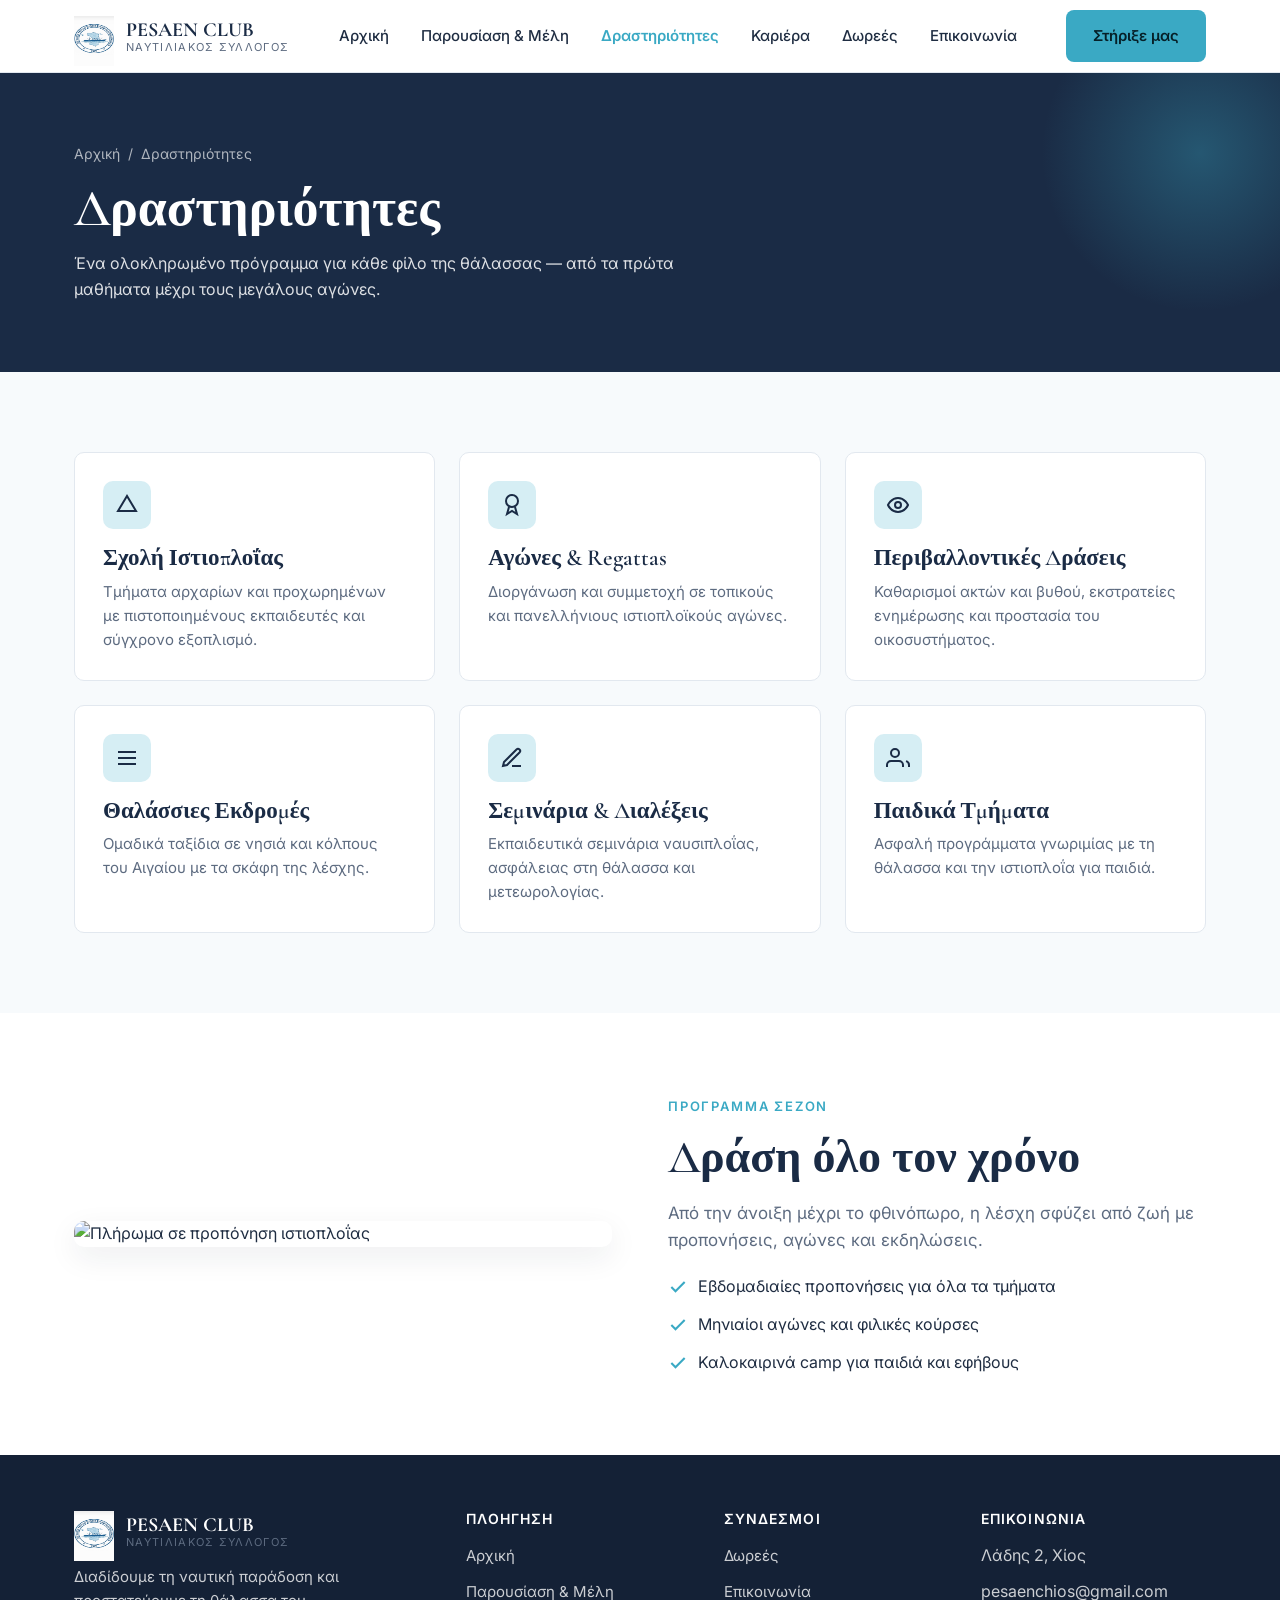
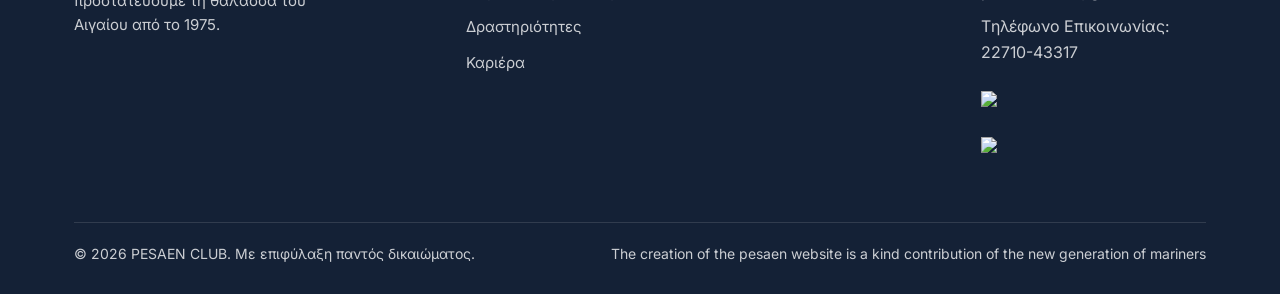
==== public/drastiriotites.html @ 2e4c1d47 "1.0.0" ====
<!DOCTYPE html>
<html lang="el">
<head>
  <meta charset="UTF-8" />
  <meta name="viewport" content="width=device-width, initial-scale=1.0" />
  <title>Δραστηριότητες — Pesaen Club</title>
  <link rel="stylesheet" href="css/styles.css" />
</head>
<body>

  <header class="site-header">
    <div class="container nav">
      <a class="brand" href="index.html">
        <span class="brand__mark"><img src="pesaenlogo.jpeg" width="70" height="50"></span>
        <span class="brand__text">
          <span class="brand__name">PESAEN CLUB</span>
          <span class="brand__sub">Ναυτιλιακός Σύλλογος</span>
        </span>
      </a>
      <ul class="nav__links">
        <li><a href="index.html">Αρχική</a></li>
        <li><a href="parousiasi.html">Παρουσίαση &amp; Μέλη</a></li>
        <li><a href="drastiriotites.html" class="active">Δραστηριότητες</a></li>
        <li><a href="kariera.html">Καριέρα</a></li>
        <li><a href="dorees.html">Δωρεές</a></li>
        <li><a href="epikoinonia.html">Επικοινωνία</a></li>
      </ul>
      <div class="nav__cta">
        <a href="dorees.html" class="btn btn--primary">Στήριξε μας</a>
        <button class="nav__toggle" aria-label="Μενού"><span></span></button>
      </div>
    </div>
  </header>

  <section class="page-hero">
    <div class="container">
      <div class="breadcrumb"><a href="index.html">Αρχική</a> &nbsp;/&nbsp; Δραστηριότητες</div>
      <h1>Δραστηριότητες</h1>
      <p>Ένα ολοκληρωμένο πρόγραμμα για κάθε φίλο της θάλασσας — από τα πρώτα μαθήματα μέχρι τους μεγάλους αγώνες.</p>
    </div>
  </section>

  <section class="section">
    <div class="container">
      <div class="grid grid--3">
        <article class="card">
          <div class="card__icon"><svg viewBox="0 0 24 24" fill="none" stroke="currentColor" stroke-width="2"><path d="M3 18l9-15 9 15z"/><path d="M3 18h18"/></svg></div>
          <h3>Σχολή Ιστιοπλοΐας</h3>
          <p>Τμήματα αρχαρίων και προχωρημένων με πιστοποιημένους εκπαιδευτές και σύγχρονο εξοπλισμό.</p>
        </article>
        <article class="card">
          <div class="card__icon"><svg viewBox="0 0 24 24" fill="none" stroke="currentColor" stroke-width="2"><circle cx="12" cy="8" r="6"/><path d="M9 14l-2 7 5-3 5 3-2-7"/></svg></div>
          <h3>Αγώνες &amp; Regattas</h3>
          <p>Διοργάνωση και συμμετοχή σε τοπικούς και πανελλήνιους ιστιοπλοϊκούς αγώνες.</p>
        </article>
        <article class="card">
          <div class="card__icon"><svg viewBox="0 0 24 24" fill="none" stroke="currentColor" stroke-width="2"><path d="M2 12s3-7 10-7 10 7 10 7-3 7-10 7S2 12 2 12z"/><circle cx="12" cy="12" r="3"/></svg></div>
          <h3>Περιβαλλοντικές Δράσεις</h3>
          <p>Καθαρισμοί ακτών και βυθού, εκστρατείες ενημέρωσης και προστασία του οικοσυστήματος.</p>
        </article>
        <article class="card">
          <div class="card__icon"><svg viewBox="0 0 24 24" fill="none" stroke="currentColor" stroke-width="2"><path d="M3 6h18"/><path d="M3 12h18"/><path d="M3 18h18"/></svg></div>
          <h3>Θαλάσσιες Εκδρομές</h3>
          <p>Ομαδικά ταξίδια σε νησιά και κόλπους του Αιγαίου με τα σκάφη της λέσχης.</p>
        </article>
        <article class="card">
          <div class="card__icon"><svg viewBox="0 0 24 24" fill="none" stroke="currentColor" stroke-width="2"><path d="M12 20h9"/><path d="M16.5 3.5a2.1 2.1 0 0 1 3 3L7 19l-4 1 1-4z"/></svg></div>
          <h3>Σεμινάρια &amp; Διαλέξεις</h3>
          <p>Εκπαιδευτικά σεμινάρια ναυσιπλοΐας, ασφάλειας στη θάλασσα και μετεωρολογίας.</p>
        </article>
        <article class="card">
          <div class="card__icon"><svg viewBox="0 0 24 24" fill="none" stroke="currentColor" stroke-width="2"><path d="M17 21v-2a4 4 0 0 0-4-4H5a4 4 0 0 0-4 4v2"/><circle cx="9" cy="7" r="4"/><path d="M23 21v-2a4 4 0 0 0-3-3.87"/></svg></div>
          <h3>Παιδικά Τμήματα</h3>
          <p>Ασφαλή προγράμματα γνωριμίας με τη θάλασσα και την ιστιοπλοΐα για παιδιά.</p>
        </article>
      </div>
    </div>
  </section>

  <section class="section section--alt">
    <div class="container">
      <div class="feature">
        <div class="feature__img">
          <img src="images/sailing-crew.png" alt="Πλήρωμα σε προπόνηση ιστιοπλοΐας" />
        </div>
        <div>
          <span class="eyebrow">Πρόγραμμα σεζόν</span>
          <h2 class="section-title">Δράση όλο τον χρόνο</h2>
          <p class="section-lead">Από την άνοιξη μέχρι το φθινόπωρο, η λέσχη σφύζει από ζωή με προπονήσεις, αγώνες και εκδηλώσεις.</p>
          <ul>
            <li><svg width="20" height="20" viewBox="0 0 24 24" fill="none" stroke="currentColor" stroke-width="2.5"><polyline points="20 6 9 17 4 12"/></svg><span>Εβδομαδιαίες προπονήσεις για όλα τα τμήματα</span></li>
            <li><svg width="20" height="20" viewBox="0 0 24 24" fill="none" stroke="currentColor" stroke-width="2.5"><polyline points="20 6 9 17 4 12"/></svg><span>Μηνιαίοι αγώνες και φιλικές κούρσες</span></li>
            <li><svg width="20" height="20" viewBox="0 0 24 24" fill="none" stroke="currentColor" stroke-width="2.5"><polyline points="20 6 9 17 4 12"/></svg><span>Καλοκαιρινά camp για παιδιά και εφήβους</span></li>
          </ul>
        </div>
      </div>
    </div>
  </section>

  <!-- FOOTER -->
  <footer class="site-footer">
    <div class="container">
      <div class="footer-grid">
        <div class="footer-brand">
          <a class="brand" href="index.html">
            <span class="brand__mark"><img src="pesaenlogo.jpeg" width="150" height="50"></span>
            <span class="brand__text">
              <span class="brand__name" style="color:#fff">PESAEN CLUB</span>
              <span class="brand__sub">Ναυτιλιακός Σύλλογος</span>
            </span>
          </a>
          <p>Διαδίδουμε τη ναυτική παράδοση και προστατεύουμε τη θάλασσα του Αιγαίου από το 1975.</p>
        </div>
        <div>
          <h4>Πλοήγηση</h4>
          <ul>
            <li><a href="index.html">Αρχική</a></li>
            <li><a href="parousiasi.html">Παρουσίαση &amp; Μέλη</a></li>
            <li><a href="drastiriotites.html">Δραστηριότητες</a></li>
            <li><a href="kariera.html">Καριέρα</a></li>
          </ul>
        </div>
        <div>
          <h4>Σύνδεσμοι</h4>
          <ul>
            <li><a href="dorees.html">Δωρεές</a></li>
            <li><a href="epikoinonia.html">Επικοινωνία</a></li>
          </ul>
        </div>
        <div>
          <h4>Επικοινωνία</h4>
          <ul>
            <li>Λάδης 2, Χίος</li>
            <li>pesaenchios@gmail.com</li>
            <li>Tηλέφωνο Επικοινωνίας: 22710-43317</li>
          </ul>
          <div class="socials">
            <a href="https://www.instagram.com/pesaenchios/"  target="_blank">
              <img src="https://cdn-icons-png.flaticon.com/24/2111/2111463.png" alt="Instagram" width="20" height="20"></a>
            <a href="https://www.facebook.com/pesaenchiou" target="_blank" class="fa fa-facebook">
              <img src="https://cdn-icons-png.flaticon.com/24/2111/2111392.png" alt="Facebook" width="20" height="20"></a>
          </div>
        </div>
      </div>
      <div class="footer-bottom">
        <span>© 2026 PESAEN CLUB. Με επιφύλαξη παντός δικαιώματος.</span>
        <span>The creation of the pesaen website is a kind contribution of the new generation of mariners</span>
      </div>
    </div>
  </footer>

  <script src="js/main.js"></script>
</body>
</html>
---- public/css/styles.css ----
/* ===== Aegean Marine Club — Shared Styles ===== */
@import url('https://fonts.googleapis.com/css2?family=Cormorant+Garamond:wght@400;500;600;700&family=Inter:wght@400;500;600;700&display=swap');

:root {
  --navy: #1a2b45;
  --navy-deep: #142136;
  --teal: #3aa9c4;
  --teal-soft: #d6eef4;
  --bg: #f7fafc;
  --surface: #ffffff;
  --text: #1f2d42;
  --muted: #5d6b80;
  --border: #e2e8ef;
  --shadow: 0 10px 30px rgba(20, 33, 54, 0.08);
  --radius: 10px;
  --maxw: 1180px;
}

* { box-sizing: border-box; margin: 0; padding: 0; }

html { scroll-behavior: smooth; }

body {
  font-family: 'Inter', system-ui, sans-serif;
  color: var(--text);
  background: var(--bg);
  line-height: 1.6;
  -webkit-font-smoothing: antialiased;
}

h1, h2, h3, h4 {
  font-family: 'Cormorant Garamond', Georgia, serif;
  color: var(--navy);
  line-height: 1.15;
  font-weight: 600;
}

a { color: inherit; text-decoration: none; }
img { max-width: 100%; display: block; }

.container { width: 100%; max-width: var(--maxw); margin: 0 auto; padding: 0 24px; }

.section { padding: 80px 0; }
.section--alt { background: var(--surface); }

.eyebrow {
  display: inline-block;
  font-size: 13px;
  font-weight: 600;
  letter-spacing: 0.14em;
  text-transform: uppercase;
  color: var(--teal);
  margin-bottom: 14px;
}

.section-title { font-size: clamp(30px, 4vw, 46px); margin-bottom: 16px; }
.section-lead { color: var(--muted); max-width: 640px; font-size: 17px; }
.text-center { text-align: center; }
.center-block { margin-left: auto; margin-right: auto; }

/* ===== Buttons ===== */
.btn {
  display: inline-flex; align-items: center; gap: 8px;
  padding: 13px 26px; border-radius: 8px;
  font-weight: 600; font-size: 15px; cursor: pointer;
  border: 1px solid transparent; transition: all 0.2s ease;
}
.btn--primary { background: var(--teal); color: #062028; }
.btn--primary:hover { background: #2f93ab; transform: translateY(-1px); }
.btn--outline { background: transparent; color: var(--navy); border-color: var(--border); }
.btn--outline:hover { border-color: var(--teal); color: var(--teal); }
.btn--light { background: #fff; color: var(--navy); }
.btn--light:hover { transform: translateY(-1px); }
.btn--ghost-light { background: rgba(255,255,255,0.12); color: #fff; border-color: rgba(255,255,255,0.35); }
.btn--ghost-light:hover { background: rgba(255,255,255,0.22); }

/* ===== Header ===== */
.site-header {
  position: sticky; top: 0; z-index: 50;
  background: rgba(255, 255, 255, 0.92);
  backdrop-filter: blur(10px);
  border-bottom: 1px solid var(--border);
}
.nav { display: flex; align-items: center; justify-content: space-between; height: 72px; }
.brand { display: flex; align-items: center; gap: 12px; }
.brand__mark {
  width: 40px; height: 40px; border-radius: 9px;
  background: var(--navy); color: #fff;
  display: grid; place-items: center;
  font-family: 'Cormorant Garamond', serif; font-size: 22px; font-weight: 700;
}
.brand__text { display: flex; flex-direction: column; line-height: 1.1; }
.brand__name { font-family: 'Cormorant Garamond', serif; font-size: 20px; font-weight: 700; color: var(--navy); }
.brand__sub { font-size: 11px; letter-spacing: 0.12em; text-transform: uppercase; color: var(--muted); }

.nav__links { display: flex; align-items: center; gap: 4px; list-style: none; }
.nav__links a {
  padding: 9px 14px; border-radius: 7px; font-size: 15px; font-weight: 500;
  color: var(--text); transition: all 0.15s ease;
}
.nav__links a:hover { background: var(--teal-soft); color: var(--navy); }
.nav__links a.active { color: var(--teal); font-weight: 600; }

.nav__cta { display: flex; align-items: center; gap: 12px; }
.nav__toggle {
  display: none; width: 44px; height: 44px; border: 1px solid var(--border);
  border-radius: 8px; background: #fff; cursor: pointer; align-items: center; justify-content: center;
}
.nav__toggle span, .nav__toggle span::before, .nav__toggle span::after {
  content: ''; display: block; width: 20px; height: 2px; background: var(--navy); position: relative; transition: 0.2s;
}
.nav__toggle span::before { position: absolute; top: -6px; }
.nav__toggle span::after { position: absolute; top: 6px; }

@media (max-width: 880px) {
  .nav__links {
    position: absolute; top: 72px; left: 0; right: 0;
    flex-direction: column; align-items: stretch; gap: 0;
    background: #fff; border-bottom: 1px solid var(--border);
    padding: 8px 16px 16px; box-shadow: var(--shadow);
    display: none;
  }
  .nav__links.open { display: flex; }
  .nav__links a { padding: 13px 12px; border-radius: 8px; }
  .nav__toggle { display: flex; }
  .nav__cta .btn { display: none; }
}

/* ===== Hero ===== */
.hero { position: relative; min-height: 86vh; display: flex; align-items: center; overflow: hidden; }
.hero__slides { position: absolute; inset: 0; }
.hero__slide {
  position: absolute; inset: 0; opacity: 0; transition: opacity 1s ease;
  background-size: cover; background-position: center;
}
.hero__slide.active { opacity: 1; }
.hero__overlay {
  position: absolute; inset: 0;
  background: linear-gradient(90deg, rgba(20,33,54,0.82) 0%, rgba(20,33,54,0.55) 50%, rgba(20,33,54,0.35) 100%);
}
.hero__inner { position: relative; z-index: 2; color: #fff; max-width: 660px; padding: 60px 0; }
.hero__inner .eyebrow { color: var(--teal); }
.hero h1 { color: #fff; font-size: clamp(40px, 6vw, 68px); margin-bottom: 20px; }
.hero p { font-size: 19px; color: rgba(255,255,255,0.9); margin-bottom: 32px; max-width: 540px; }
.hero__actions { display: flex; gap: 14px; flex-wrap: wrap; }

.hero__dots { position: absolute; bottom: 28px; left: 0; right: 0; z-index: 3; display: flex; gap: 10px; justify-content: center; }
.hero__dots button {
  width: 38px; height: 4px; border-radius: 2px; border: none; cursor: pointer;
  background: rgba(255,255,255,0.4); transition: 0.2s;
}
.hero__dots button.active { background: var(--teal); }

/* ===== Page header (inner pages) ===== */
.page-hero {
  background: var(--navy); color: #fff; padding: 70px 0;
  position: relative; overflow: hidden;
}
.page-hero::after {
  content: ''; position: absolute; right: -80px; top: -80px; width: 320px; height: 320px;
  background: radial-gradient(circle, rgba(58,169,196,0.35), transparent 70%);
}
.page-hero h1 { color: #fff; font-size: clamp(34px, 5vw, 52px); position: relative; }
.page-hero p { color: rgba(255,255,255,0.85); max-width: 620px; margin-top: 12px; position: relative; }
.breadcrumb { font-size: 14px; color: rgba(255,255,255,0.65); margin-bottom: 14px; position: relative; }
.breadcrumb a:hover { color: var(--teal); }

/* ===== Stats ===== */
.stats { display: grid; grid-template-columns: repeat(3, 1fr); gap: 24px; }
.stat { text-align: center; padding: 28px 16px; background: var(--surface); border: 5px solid var(--border); border-radius: var(--radius); }
.stat__num { font-family: 'Cormorant Garamond', serif; font-size: 44px; font-weight: 700; color: var(--teal); }
.stat__label { font-size: 14px; color: var(--muted); margin-top: 4px; }

/* ===== Grid cards ===== */
.grid { display: grid; gap: 24px; }
.grid--2 { grid-template-columns: repeat(2, 1fr); }
.grid--3 { grid-template-columns: repeat(3, 1fr); }

.card {
  background: var(--surface); border: 1px solid var(--border); border-radius: var(--radius);
  padding: 28px; transition: transform 0.2s ease, box-shadow 0.2s ease;
}
.card:hover { transform: translateY(-4px); box-shadow: var(--shadow); }
.card__icon {
  width: 48px; height: 48px; border-radius: 10px; background: var(--teal-soft);
  display: grid; place-items: center; color: var(--navy); margin-bottom: 16px;
}
.card__icon svg { width: 24px; height: 24px; }
.card h3 { font-size: 23px; margin-bottom: 8px; }
.card p { color: var(--muted); font-size: 15px; }

/* ===== Two-column feature ===== */
.feature { display: grid; grid-template-columns: 1fr 1fr; gap: 56px; align-items: center; }
.feature__img img { border-radius: var(--radius); box-shadow: var(--shadow); width: 100%; height: 100%; object-fit: cover; }
.feature ul { list-style: none; margin-top: 20px; display: grid; gap: 12px; }
.feature li { display: flex; gap: 10px; align-items: flex-start; color: var(--text); }
.feature li svg { color: var(--teal); flex-shrink: 0; margin-top: 3px; }

/* ===== Members / team ===== */
.member { text-align: center; }
.member__avatar {
  width: 96px; height: 96px; border-radius: 50%; margin: 0 auto 14px;
  background: var(--navy); color: #fff; display: grid; place-items: center;
  font-family: 'Cormorant Garamond', serif; font-size: 32px; font-weight: 600;
}
.member h4 { font-size: 20px; }
.member span { font-size: 14px; color: var(--teal); font-weight: 600; }

/* ===== Donations ===== */
.tier {
  background: var(--surface); border: 1px solid var(--border); border-radius: var(--radius);
  padding: 32px; text-align: center; display: flex; flex-direction: column;
}
.tier--featured { border-color: var(--teal); box-shadow: var(--shadow); position: relative; }
.tier--featured::before {
  content: 'Δημοφιλές'; position: absolute; top: -13px; left: 50%; transform: translateX(-50%);
  background: var(--teal); color: #062028; font-size: 12px; font-weight: 700;
  padding: 5px 14px; border-radius: 20px; letter-spacing: 0.05em;
}
.tier h3 { font-size: 24px; }
.tier__price { font-family: 'Cormorant Garamond', serif; font-size: 46px; font-weight: 700; color: var(--navy); margin: 10px 0; }
.tier__price small { font-size: 16px; color: var(--muted); font-weight: 400; }
.tier ul { list-style: none; text-align: left; margin: 20px 0 26px; display: grid; gap: 10px; }
.tier li { display: flex; gap: 8px; color: var(--muted); font-size: 15px; }
.tier li svg { color: var(--teal); flex-shrink: 0; }
.tier .btn { margin-top: auto; justify-content: center; }

/* ===== Contact ===== */
.contact-grid { display: grid; grid-template-columns: 1fr 1.2fr; gap: 48px; align-items: start; }
.contact-info { display: grid; gap: 22px; }
.contact-info__item { display: flex; gap: 14px; align-items: flex-start; }
.contact-info__item svg { color: var(--teal); flex-shrink: 0; margin-top: 3px; }
.contact-info__item strong { display: block; color: var(--navy); }
.contact-info__item span { color: var(--muted); font-size: 15px; }

.form { background: var(--surface); border: 1px solid var(--border); border-radius: var(--radius); padding: 32px; }
.form-row { display: grid; grid-template-columns: 1fr 1fr; gap: 16px; }
.field { margin-bottom: 18px; }
.field label { display: block; font-size: 14px; font-weight: 600; margin-bottom: 6px; color: var(--navy); }
.field input, .field textarea, .field select {
  width: 100%; padding: 12px 14px; border: 1px solid var(--border); border-radius: 8px;
  font-family: inherit; font-size: 15px; background: var(--bg); color: var(--text);
}
.field input:focus, .field textarea:focus, .field select:focus { outline: none; border-color: var(--teal); background: #fff; }
.form__success { display: none; background: var(--teal-soft); color: var(--navy); padding: 14px; border-radius: 8px; margin-bottom: 18px; font-weight: 500; }
.form__success.show { display: block; }

.map-embed { border: 0; width: 100%; height: 280px; border-radius: var(--radius); margin-top: 16px; }

/* ===== CTA band ===== */
.cta-band { background: var(--navy); color: #fff; text-align: center; padding: 70px 0; }
.cta-band h2 { color: #fff; font-size: clamp(28px, 4vw, 40px); margin-bottom: 14px; }
.cta-band p { color: rgba(255,255,255,0.85); max-width: 540px; margin: 0 auto 28px; }
.cta-band .hero__actions { justify-content: center; }

/* ===== Footer ===== */
.site-footer { background: var(--navy-deep); color: rgba(255,255,255,0.78); padding: 56px 0 28px; }
.footer-grid { display: grid; grid-template-columns: 1.6fr 1fr 1fr 1fr; gap: 32px; }
.footer-grid h4 { color: #fff; font-family: 'Inter', sans-serif; font-size: 14px; letter-spacing: 0.08em; text-transform: uppercase; margin-bottom: 16px; font-weight: 600; }
.footer-grid ul { list-style: none; display: grid; gap: 10px; }
.footer-grid a { font-size: 15px; transition: 0.15s; }
.footer-grid a:hover { color: var(--teal); }
.footer-brand p { font-size: 15px; margin-top: 14px; max-width: 280px; }
.footer-bottom {
  border-top: 1px solid rgba(255,255,255,0.12); margin-top: 40px; padding-top: 20px;
  display: flex; justify-content: space-between; flex-wrap: wrap; gap: 10px; font-size: 14px;
}

.socials a {
  margin: 0 10px;
  color: white;
  text-decoration: none;
}

/* ===== Responsive ===== */
@media (max-width: 980px) {
  .stats { grid-template-columns: repeat(2, 1fr); }
  .grid--3 { grid-template-columns: repeat(2, 1fr); }
  .feature { grid-template-columns: 1fr; gap: 32px; }
  .contact-grid { grid-template-columns: 1fr; }
  .footer-grid { grid-template-columns: 1fr 1fr; }
}
@media (max-width: 620px) {
  .section { padding: 56px 0; }
  .grid--2, .grid--3 { grid-template-columns: 1fr; }
  .form-row { grid-template-columns: 1fr; }
  .footer-grid { grid-template-columns: 1fr; }
  .footer-bottom { flex-direction: column; }
}
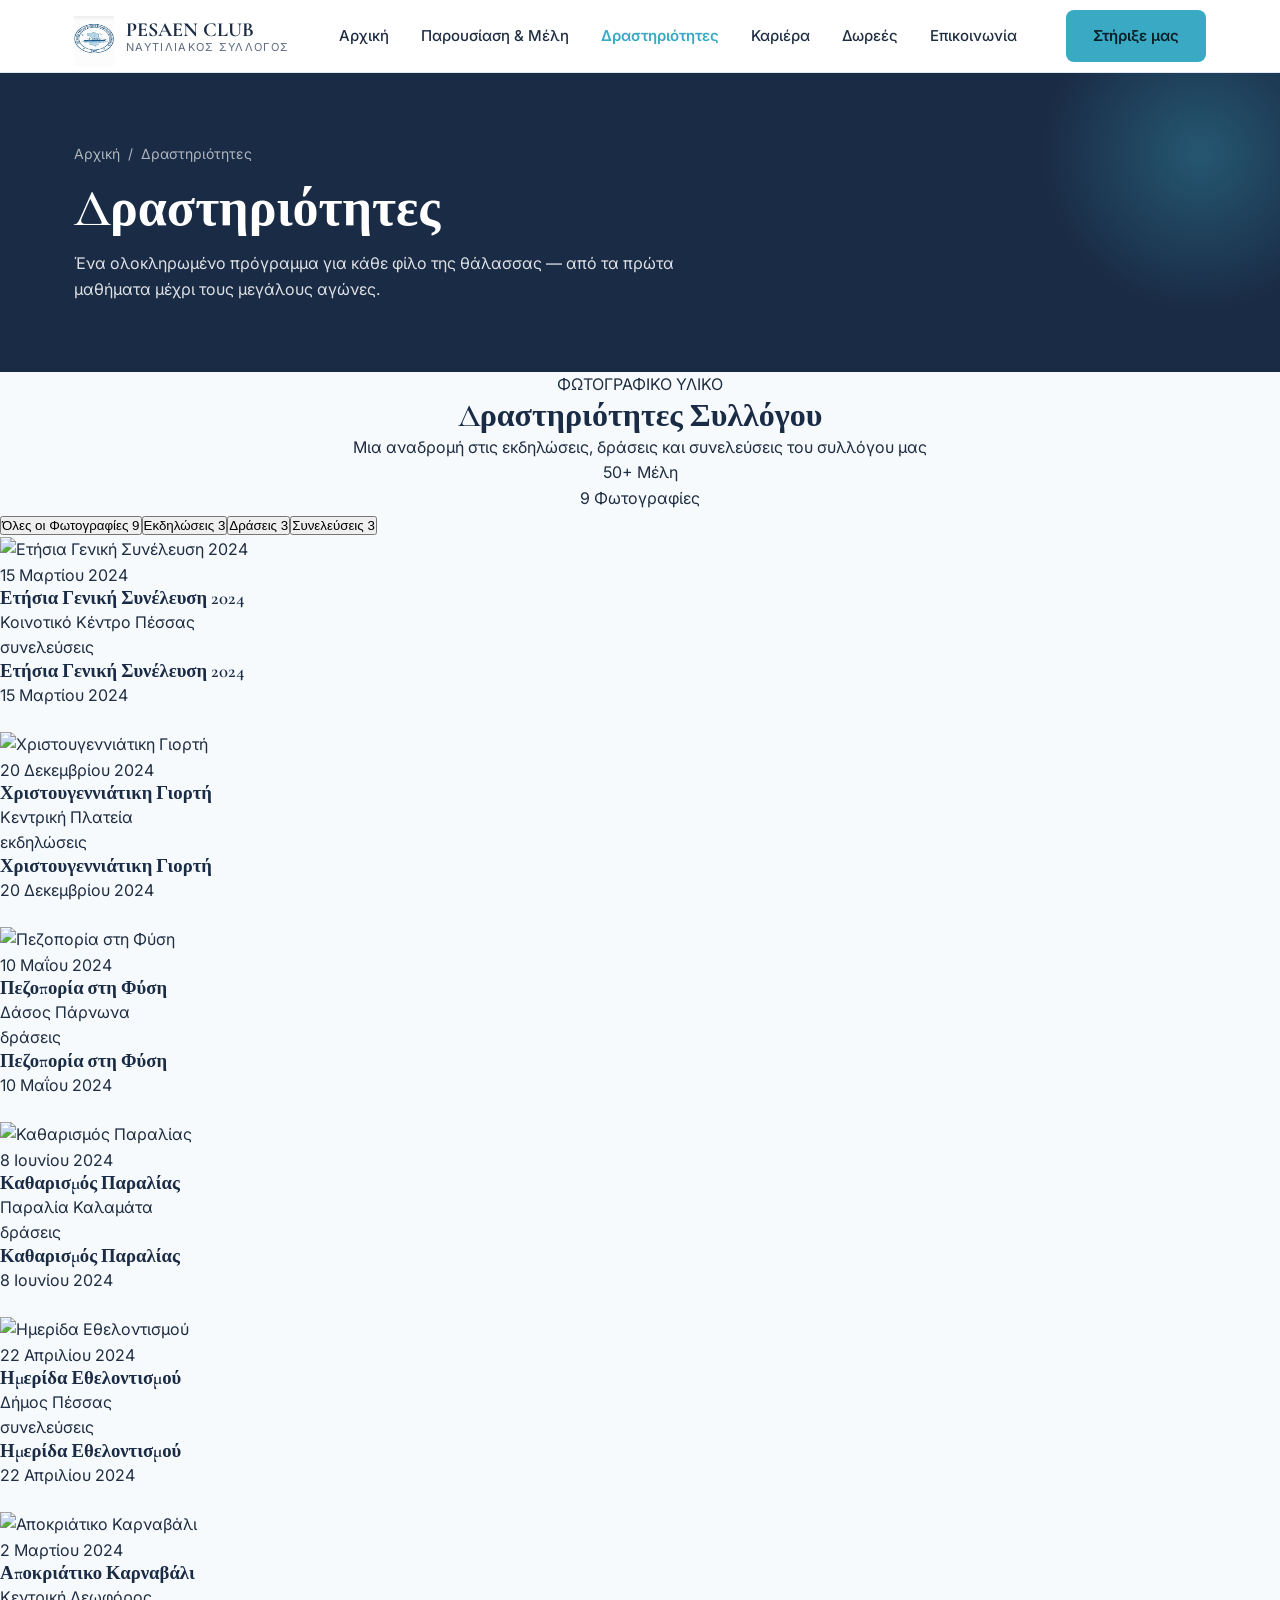
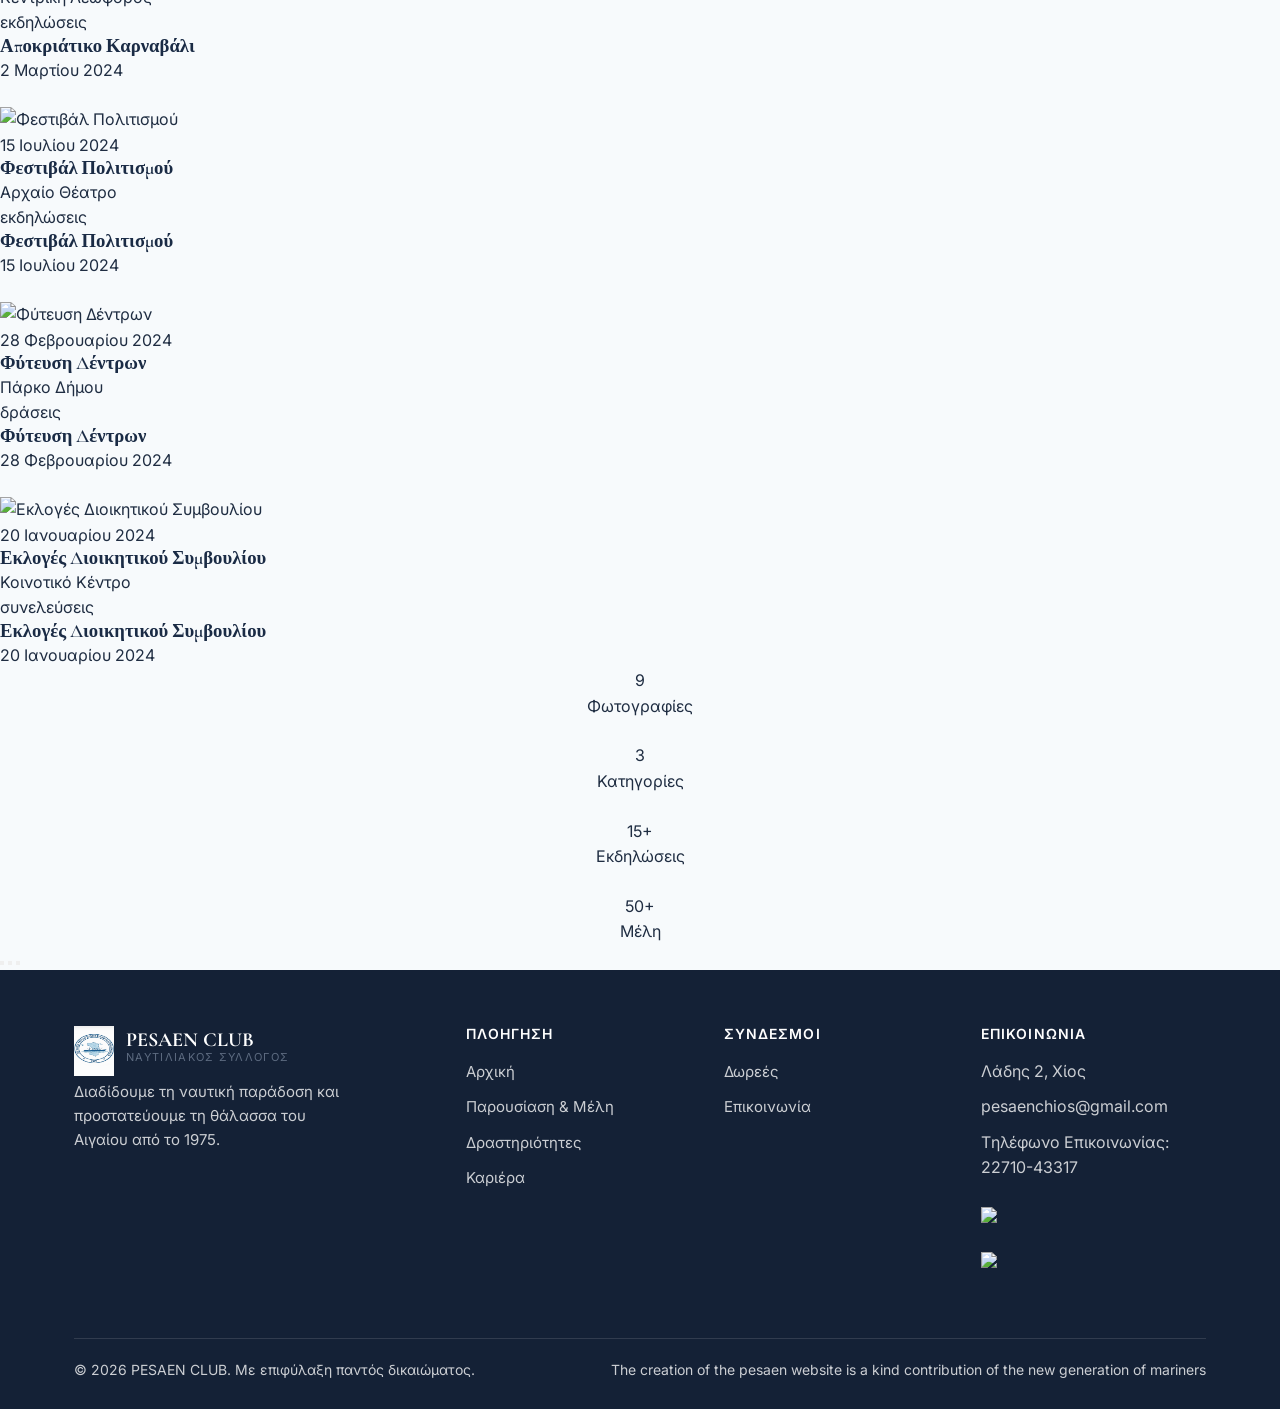
==== commit 531f9e8e: "1.0.2" ====
--- a/public/drastiriotites.html
+++ b/public/drastiriotites.html
@@ -40,62 +40,365 @@
     </div>
   </section>
 
-  <section class="section">
-    <div class="container">
-      <div class="grid grid--3">
-        <article class="card">
-          <div class="card__icon"><svg viewBox="0 0 24 24" fill="none" stroke="currentColor" stroke-width="2"><path d="M3 18l9-15 9 15z"/><path d="M3 18h18"/></svg></div>
-          <h3>Σχολή Ιστιοπλοΐας</h3>
-          <p>Τμήματα αρχαρίων και προχωρημένων με πιστοποιημένους εκπαιδευτές και σύγχρονο εξοπλισμό.</p>
-        </article>
-        <article class="card">
-          <div class="card__icon"><svg viewBox="0 0 24 24" fill="none" stroke="currentColor" stroke-width="2"><circle cx="12" cy="8" r="6"/><path d="M9 14l-2 7 5-3 5 3-2-7"/></svg></div>
-          <h3>Αγώνες &amp; Regattas</h3>
-          <p>Διοργάνωση και συμμετοχή σε τοπικούς και πανελλήνιους ιστιοπλοϊκούς αγώνες.</p>
-        </article>
-        <article class="card">
-          <div class="card__icon"><svg viewBox="0 0 24 24" fill="none" stroke="currentColor" stroke-width="2"><path d="M2 12s3-7 10-7 10 7 10 7-3 7-10 7S2 12 2 12z"/><circle cx="12" cy="12" r="3"/></svg></div>
-          <h3>Περιβαλλοντικές Δράσεις</h3>
-          <p>Καθαρισμοί ακτών και βυθού, εκστρατείες ενημέρωσης και προστασία του οικοσυστήματος.</p>
-        </article>
-        <article class="card">
-          <div class="card__icon"><svg viewBox="0 0 24 24" fill="none" stroke="currentColor" stroke-width="2"><path d="M3 6h18"/><path d="M3 12h18"/><path d="M3 18h18"/></svg></div>
-          <h3>Θαλάσσιες Εκδρομές</h3>
-          <p>Ομαδικά ταξίδια σε νησιά και κόλπους του Αιγαίου με τα σκάφη της λέσχης.</p>
-        </article>
-        <article class="card">
-          <div class="card__icon"><svg viewBox="0 0 24 24" fill="none" stroke="currentColor" stroke-width="2"><path d="M12 20h9"/><path d="M16.5 3.5a2.1 2.1 0 0 1 3 3L7 19l-4 1 1-4z"/></svg></div>
-          <h3>Σεμινάρια &amp; Διαλέξεις</h3>
-          <p>Εκπαιδευτικά σεμινάρια ναυσιπλοΐας, ασφάλειας στη θάλασσα και μετεωρολογίας.</p>
-        </article>
-        <article class="card">
-          <div class="card__icon"><svg viewBox="0 0 24 24" fill="none" stroke="currentColor" stroke-width="2"><path d="M17 21v-2a4 4 0 0 0-4-4H5a4 4 0 0 0-4 4v2"/><circle cx="9" cy="7" r="4"/><path d="M23 21v-2a4 4 0 0 0-3-3.87"/></svg></div>
-          <h3>Παιδικά Τμήματα</h3>
-          <p>Ασφαλή προγράμματα γνωριμίας με τη θάλασσα και την ιστιοπλοΐα για παιδιά.</p>
-        </article>
-      </div>
-    </div>
-  </section>
-
-  <section class="section section--alt">
-    <div class="container">
-      <div class="feature">
-        <div class="feature__img">
-          <img src="images/sailing-crew.png" alt="Πλήρωμα σε προπόνηση ιστιοπλοΐας" />
-        </div>
-        <div>
-          <span class="eyebrow">Πρόγραμμα σεζόν</span>
-          <h2 class="section-title">Δράση όλο τον χρόνο</h2>
-          <p class="section-lead">Από την άνοιξη μέχρι το φθινόπωρο, η λέσχη σφύζει από ζωή με προπονήσεις, αγώνες και εκδηλώσεις.</p>
-          <ul>
-            <li><svg width="20" height="20" viewBox="0 0 24 24" fill="none" stroke="currentColor" stroke-width="2.5"><polyline points="20 6 9 17 4 12"/></svg><span>Εβδομαδιαίες προπονήσεις για όλα τα τμήματα</span></li>
-            <li><svg width="20" height="20" viewBox="0 0 24 24" fill="none" stroke="currentColor" stroke-width="2.5"><polyline points="20 6 9 17 4 12"/></svg><span>Μηνιαίοι αγώνες και φιλικές κούρσες</span></li>
-            <li><svg width="20" height="20" viewBox="0 0 24 24" fill="none" stroke="currentColor" stroke-width="2.5"><polyline points="20 6 9 17 4 12"/></svg><span>Καλοκαιρινά camp για παιδιά και εφήβους</span></li>
-          </ul>
-        </div>
-      </div>
-    </div>
-  </section>
+  <!-- Tailwind CSS CDN -->
+     <script src="https://cdn.tailwindcss.com"></script>
+
+     <!-- Lucide Icons CDN -->
+     <script src="https://unpkg.com/lucide@latest"></script>
+
+     <style>
+         html {
+             scroll-behavior: smooth;
+         }
+
+         body {
+             font-feature-settings: "kern" 1;
+             text-rendering: optimizeLegibility;
+             -webkit-font-smoothing: antialiased;
+             -moz-osx-font-smoothing: grayscale;
+         }
+
+         ::selection {
+             background-color: #bfdbfe;
+             color: #1e3a8a;
+         }
+
+         ::-webkit-scrollbar {
+             width: 8px;
+         }
+
+         ::-webkit-scrollbar-track {
+             background: #f1f5f9;
+         }
+
+         ::-webkit-scrollbar-thumb {
+             background: #94a3b8;
+             border-radius: 4px;
+         }
+
+         ::-webkit-scrollbar-thumb:hover {
+             background: #64748b;
+         }
+     </style>
+ </head>
+ <body class="min-h-screen bg-gradient-to-br from-slate-50 via-blue-50 to-slate-100">
+
+     <!-- Header Section -->
+     <header class="relative overflow-hidden bg-gradient-to-r from-blue-900 via-blue-800 to-slate-800 text-white">
+         <div class="absolute inset-0 opacity-30" style="background-image: url('[data-uri]');"></div>
+         <div class="relative max-w-7xl mx-auto px-4 sm:px-6 lg:px-8 py-20">
+             <div class="flex flex-col items-center justify-center text-center space-y-6">
+                 <div class="flex items-center gap-3 bg-white/10 backdrop-blur-sm px-6 py-3 rounded-full border border-white/20">
+                     <i data-lucide="camera" class="w-5 h-5 text-blue-300"></i>
+                     <span class="text-blue-200 text-sm font-medium tracking-wide">ΦΩΤΟΓΡΑΦΙΚΟ ΥΛΙΚΟ</span>
+                 </div>
+                 <h1 class="text-4xl md:text-6xl font-bold tracking-tight">
+                     Δραστηριότητες Συλλόγου
+                 </h1>
+                 <p class="text-xl text-blue-200 max-w-2xl leading-relaxed">
+                     Μια αναδρομή στις εκδηλώσεις, δράσεις και συνελεύσεις του συλλόγου μας
+                 </p>
+                 <div class="flex items-center gap-6 mt-4 text-blue-300">
+                     <div class="flex items-center gap-2">
+                         <i data-lucide="users" class="w-5 h-5"></i>
+                         <span class="text-sm">50+ Μέλη</span>
+                     </div>
+                     <div class="w-px h-4 bg-blue-400/30"></div>
+                     <div class="flex items-center gap-2">
+                         <i data-lucide="camera" class="w-5 h-5"></i>
+                         <span class="text-sm" id="photo-count">9 Φωτογραφίες</span>
+                     </div>
+                 </div>
+             </div>
+         </div>
+         <div class="absolute bottom-0 left-0 right-0 h-24 bg-gradient-to-t from-slate-50 to-transparent"></div>
+     </header>
+
+     <!-- Main Content -->
+     <main class="max-w-7xl mx-auto px-4 sm:px-6 lg:px-8 py-16">
+         <!-- Category Filter -->
+         <div class="flex flex-wrap justify-center gap-3 mb-12" id="category-filter"></div>
+
+         <!-- Photo Grid -->
+         <div class="grid grid-cols-1 sm:grid-cols-2 lg:grid-cols-3 gap-6 md:gap-8" id="photo-grid"></div>
+
+         <!-- Stats Section -->
+         <section class="mt-20 bg-gradient-to-r from-blue-900 via-blue-800 to-slate-800 rounded-3xl p-8 md:p-12 text-white shadow-2xl">
+             <div class="grid grid-cols-2 md:grid-cols-4 gap-8">
+                 <div class="text-center">
+                     <div class="text-4xl md:text-5xl font-bold mb-2" id="total-photos">9</div>
+                     <div class="text-blue-200 text-sm">Φωτογραφίες</div>
+                 </div>
+                 <div class="text-center">
+                     <div class="text-4xl md:text-5xl font-bold mb-2">3</div>
+                     <div class="text-blue-200 text-sm">Κατηγορίες</div>
+                 </div>
+                 <div class="text-center">
+                     <div class="text-4xl md:text-5xl font-bold mb-2">15+</div>
+                     <div class="text-blue-200 text-sm">Εκδηλώσεις</div>
+                 </div>
+                 <div class="text-center">
+                     <div class="text-4xl md:text-5xl font-bold mb-2">50+</div>
+                     <div class="text-blue-200 text-sm">Μέλη</div>
+                 </div>
+             </div>
+         </section>
+     </main>
+
+     <!-- Lightbox Modal -->
+     <div id="lightbox" class="fixed inset-0 z-50 bg-black/95 backdrop-blur-lg hidden items-center justify-center p-4">
+         <button id="close-btn" class="absolute top-4 right-4 p-3 rounded-full bg-white/10 hover:bg-white/20 text-white transition-colors z-10">
+             <i data-lucide="x" class="w-6 h-6"></i>
+         </button>
+         <button id="prev-btn" class="absolute left-4 top-1/2 -translate-y-1/2 p-3 rounded-full bg-white/10 hover:bg-white/20 text-white transition-colors z-10">
+             <i data-lucide="chevron-left" class="w-8 h-8"></i>
+         </button>
+         <button id="next-btn" class="absolute right-4 top-1/2 -translate-y-1/2 p-3 rounded-full bg-white/10 hover:bg-white/20 text-white transition-colors z-10">
+             <i data-lucide="chevron-right" class="w-8 h-8"></i>
+         </button>
+         <div id="lightbox-content" class="relative max-w-5xl max-h-[80vh] mx-auto">
+             <img id="lightbox-image" src="" alt="" class="max-w-full max-h-[70vh] object-contain rounded-lg shadow-2xl">
+             <div class="absolute bottom-0 left-0 right-0 bg-gradient-to-t from-black/80 to-transparent p-6 rounded-b-lg">
+                 <h3 id="lightbox-title" class="text-white text-2xl font-bold mb-2"></h3>
+                 <div class="flex flex-wrap items-center gap-4 text-white/80 text-sm">
+                     <div class="flex items-center gap-2">
+                         <i data-lucide="calendar" class="w-4 h-4"></i>
+                         <span id="lightbox-date"></span>
+                     </div>
+                     <div class="flex items-center gap-2">
+                         <i data-lucide="map-pin" class="w-4 h-4"></i>
+                         <span id="lightbox-location"></span>
+                     </div>
+                 </div>
+                 <div class="mt-2 text-white/60 text-sm" id="lightbox-counter"></div>
+             </div>
+         </div>
+     </div>
+
+     <script>
+         // Photo data
+         const photos = [
+             {
+                 id: 1,
+                 src: 'https://images.pexels.com/photos/1114425/pexels-photo-1114425.jpeg?auto=compress&cs=tinysrgb&w=800',
+                 title: 'Ετήσια Γενική Συνέλευση 2024',
+                 date: '2024-03-15',
+                 location: 'Κοινοτικό Κέντρο Πέσσας',
+                 category: 'συνελεύσεις'
+             },
+             {
+                 id: 2,
+                 src: 'https://images.pexels.com/photos/1190134/pexels-photo-1190134.jpeg?auto=compress&cs=tinysrgb&w=800',
+                 title: 'Χριστουγεννιάτικη Γιορτή',
+                 date: '2024-12-20',
+                 location: 'Κεντρική Πλατεία',
+                 category: 'εκδηλώσεις'
+             },
+             {
+                 id: 3,
+                 src: 'https://images.pexels.com/photos/1674322/pexels-photo-1674322.jpeg?auto=compress&cs=tinysrgb&w=800',
+                 title: 'Πεζοπορία στη Φύση',
+                 date: '2024-05-10',
+                 location: 'Δάσος Πάρνωνα',
+                 category: 'δράσεις'
+             },
+             {
+                 id: 4,
+                 src: 'https://images.pexels.com/photos/1227927/pexels-photo-1227927.jpeg?auto=compress&cs=tinysrgb&w=800',
+                 title: 'Καθαρισμός Παραλίας',
+                 date: '2024-06-08',
+                 location: 'Παραλία Καλαμάτα',
+                 category: 'δράσεις'
+             },
+             {
+                 id: 5,
+                 src: 'https://images.pexels.com/photos/2389004/pexels-photo-2389004.jpeg?auto=compress&cs=tinysrgb&w=800',
+                 title: 'Ημερίδα Εθελοντισμού',
+                 date: '2024-04-22',
+                 location: 'Δήμος Πέσσας',
+                 category: 'συνελεύσεις'
+             },
+             {
+                 id: 6,
+                 src: 'https://images.pexels.com/photos/1541476/pexels-photo-1541476.jpeg?auto=compress&cs=tinysrgb&w=800',
+                 title: 'Αποκριάτικο Καρναβάλι',
+                 date: '2024-03-02',
+                 location: 'Κεντρική Λεωφόρος',
+                 category: 'εκδηλώσεις'
+             },
+             {
+                 id: 7,
+                 src: 'https://images.pexels.com/photos/2527468/pexels-photo-2527468.jpeg?auto=compress&cs=tinysrgb&w=800',
+                 title: 'Φεστιβάλ Πολιτισμού',
+                 date: '2024-07-15',
+                 location: 'Αρχαίο Θέατρο',
+                 category: 'εκδηλώσεις'
+             },
+             {
+                 id: 8,
+                 src: 'https://images.pexels.com/photos/1595391/pexels-photo-1595391.jpeg?auto=compress&cs=tinysrgb&w=800',
+                 title: 'Φύτευση Δέντρων',
+                 date: '2024-02-28',
+                 location: 'Πάρκο Δήμου',
+                 category: 'δράσεις'
+             },
+             {
+                 id: 9,
+                 src: 'https://images.pexels.com/photos/1323550/pexels-photo-1323550.jpeg?auto=compress&cs=tinysrgb&w=800',
+                 title: 'Εκλογές Διοικητικού Συμβουλίου',
+                 date: '2024-01-20',
+                 location: 'Κοινοτικό Κέντρο',
+                 category: 'συνελεύσεις'
+             }
+         ];
+
+         const categories = [
+             { id: 'όλα', name: 'Όλες οι Φωτογραφίες', count: photos.length },
+             { id: 'εκδηλώσεις', name: 'Εκδηλώσεις', count: photos.filter(p => p.category === 'εκδηλώσεις').length },
+             { id: 'δράσεις', name: 'Δράσεις', count: photos.filter(p => p.category === 'δράσεις').length },
+             { id: 'συνελεύσεις', name: 'Συνελεύσεις', count: photos.filter(p => p.category === 'συνελεύσεις').length }
+         ];
+
+         let selectedCategory = 'όλα';
+         let currentPhotoIndex = 0;
+         let filteredPhotos = photos;
+
+         const categoryFilter = document.getElementById('category-filter');
+         const photoGrid = document.getElementById('photo-grid');
+         const lightbox = document.getElementById('lightbox');
+         const lightboxContent = document.getElementById('lightbox-content');
+
+         function formatDate(dateString) {
+             const date = new Date(dateString);
+             return date.toLocaleDateString('el-GR', {
+                 year: 'numeric',
+                 month: 'long',
+                 day: 'numeric'
+             });
+         }
+
+         function renderCategories() {
+             categoryFilter.innerHTML = '';
+             categories.forEach(category => {
+                 const button = document.createElement('button');
+                 button.className = selectedCategory === category.id
+                     ? 'px-6 py-3 rounded-full font-medium text-sm transition-all duration-300 bg-blue-600 text-white shadow-lg shadow-blue-600/30 scale-105'
+                     : 'px-6 py-3 rounded-full font-medium text-sm transition-all duration-300 bg-white text-slate-600 hover:bg-slate-100 hover:scale-105 shadow-md';
+                 button.innerHTML = `
+                     <span class="flex items-center gap-2">
+                         ${category.name}
+                         <span class="px-2 py-0.5 rounded-full text-xs ${selectedCategory === category.id ? 'bg-blue-500 text-blue-100' : 'bg-slate-200 text-slate-500'}">${category.count}</span>
+                     </span>
+                 `;
+                 button.onclick = () => {
+                     selectedCategory = category.id;
+                     renderCategories();
+                     renderPhotos();
+                 };
+                 categoryFilter.appendChild(button);
+             });
+         }
+
+         function renderPhotos() {
+             filteredPhotos = selectedCategory === 'όλα'
+                 ? photos
+                 : photos.filter(p => p.category === selectedCategory);
+
+             photoGrid.innerHTML = '';
+             filteredPhotos.forEach((photo, index) => {
+                 const card = document.createElement('div');
+                 card.className = 'group relative bg-white rounded-2xl overflow-hidden shadow-lg hover:shadow-2xl transition-all duration-500 cursor-pointer transform hover:-translate-y-2';
+                 card.onclick = () => openLightbox(index);
+
+                 const categoryColors = {
+                     'εκδηλώσεις': 'bg-blue-600/90',
+                     'δράσεις': 'bg-green-600/90',
+                     'συνελεύσεις': 'bg-purple-600/90'
+                 };
+
+                 card.innerHTML = `
+                     <div class="aspect-[4/3] relative overflow-hidden">
+                         <img src="${photo.src}" alt="${photo.title}" class="w-full h-full object-cover transition-transform duration-700 group-hover:scale-110" loading="lazy">
+                         <div class="absolute inset-0 bg-gradient-to-t from-black/80 via-black/20 to-transparent opacity-0 group-hover:opacity-100 transition-opacity duration-300"></div>
+                         <div class="absolute inset-0 flex flex-col justify-end p-6 opacity-0 group-hover:opacity-100 transition-all duration-300 translate-y-4 group-hover:translate-y-0">
+                             <div class="flex items-center gap-2 text-white/80 text-sm mb-2">
+                                 <i data-lucide="calendar" class="w-4 h-4"></i>
+                                 <span>${formatDate(photo.date)}</span>
+                             </div>
+                             <h3 class="text-white text-lg font-semibold leading-tight">${photo.title}</h3>
+                             <div class="flex items-center gap-2 text-white/70 text-sm mt-2">
+                                 <i data-lucide="map-pin" class="w-4 h-4"></i>
+                                 <span>${photo.location}</span>
+                             </div>
+                         </div>
+                         <div class="absolute top-4 right-4 px-3 py-1 rounded-full text-xs font-semibold uppercase tracking-wide ${categoryColors[photo.category] || 'bg-slate-600/90'} text-white backdrop-blur-sm">${photo.category}</div>
+                     </div>
+                     <div class="p-5 group-hover:opacity-0 transition-opacity duration-300">
+                         <h3 class="font-semibold text-slate-800 text-lg leading-tight mb-2">${photo.title}</h3>
+                         <div class="flex items-center gap-2 text-slate-500 text-sm">
+                             <i data-lucide="calendar" class="w-4 h-4"></i>
+                             <span>${formatDate(photo.date)}</span>
+                         </div>
+                     </div>
+                 `;
+                 photoGrid.appendChild(card);
+             });
+
+             lucide.createIcons();
+             document.getElementById('total-photos').textContent = filteredPhotos.length;
+         }
+
+         function openLightbox(index) {
+             currentPhotoIndex = index;
+             lightbox.style.display = 'flex';
+             updateLightbox();
+         }
+
+         function closeLightbox() {
+             lightbox.style.display = 'none';
+         }
+
+         function goToPrevious() {
+             currentPhotoIndex = currentPhotoIndex === 0 ? filteredPhotos.length - 1 : currentPhotoIndex - 1;
+             updateLightbox();
+         }
+
+         function goToNext() {
+             currentPhotoIndex = currentPhotoIndex === filteredPhotos.length - 1 ? 0 : currentPhotoIndex + 1;
+             updateLightbox();
+         }
+
+         function updateLightbox() {
+             const photo = filteredPhotos[currentPhotoIndex];
+             document.getElementById('lightbox-image').src = photo.src;
+             document.getElementById('lightbox-title').textContent = photo.title;
+             document.getElementById('lightbox-date').textContent = formatDate(photo.date);
+             document.getElementById('lightbox-location').textContent = photo.location;
+             document.getElementById('lightbox-counter').textContent = `${currentPhotoIndex + 1} / ${filteredPhotos.length}`;
+             lucide.createIcons();
+         }
+
+         // Event listeners
+         document.getElementById('close-btn').onclick = closeLightbox;
+         document.getElementById('prev-btn').onclick = goToPrevious;
+         document.getElementById('next-btn').onclick = goToNext;
+         lightbox.onclick = (e) => { if (e.target === lightbox) closeLightbox(); };
+         lightboxContent.onclick = (e) => e.stopPropagation();
+
+         document.addEventListener('keydown', (e) => {
+             if (lightbox.style.display === 'flex') {
+                 if (e.key === 'Escape') closeLightbox();
+                 if (e.key === 'ArrowLeft') goToPrevious();
+                 if (e.key === 'ArrowRight') goToNext();
+             }
+         });
+
+         // Initialize
+         renderCategories();
+         renderPhotos();
+         lucide.createIcons();
+     </script>
+
 
   <!-- FOOTER -->
   <footer class="site-footer">
--- a/public/css/styles.css
+++ b/public/css/styles.css
@@ -287,3 +287,35 @@
   .footer-grid { grid-template-columns: 1fr; }
   .footer-bottom { flex-direction: column; }
 }
+
+.sponsors-grid{
+    display:grid;
+    grid-template-columns:repeat(4, 1fr);
+    gap:20px;
+}
+
+.sponsor-card{
+  display:flex;
+    flex-direction:column;
+    align-items:center;
+    justify-content:center;
+    padding:15px;
+    border:1px solid #ddd;
+    border-radius:10px;
+    text-decoration:none;
+    color:inherit;
+}
+
+.sponsor-logo{
+    max-width:400px;
+    max-height:400px;
+    object-fit:contain;
+    align-content: center;
+}
+.field input[type="file"] {
+    width: 100%;
+    padding: 10px;
+    border: 1px solid #dcdcdc;
+    border-radius: 8px;
+    background: #fff;
+}
